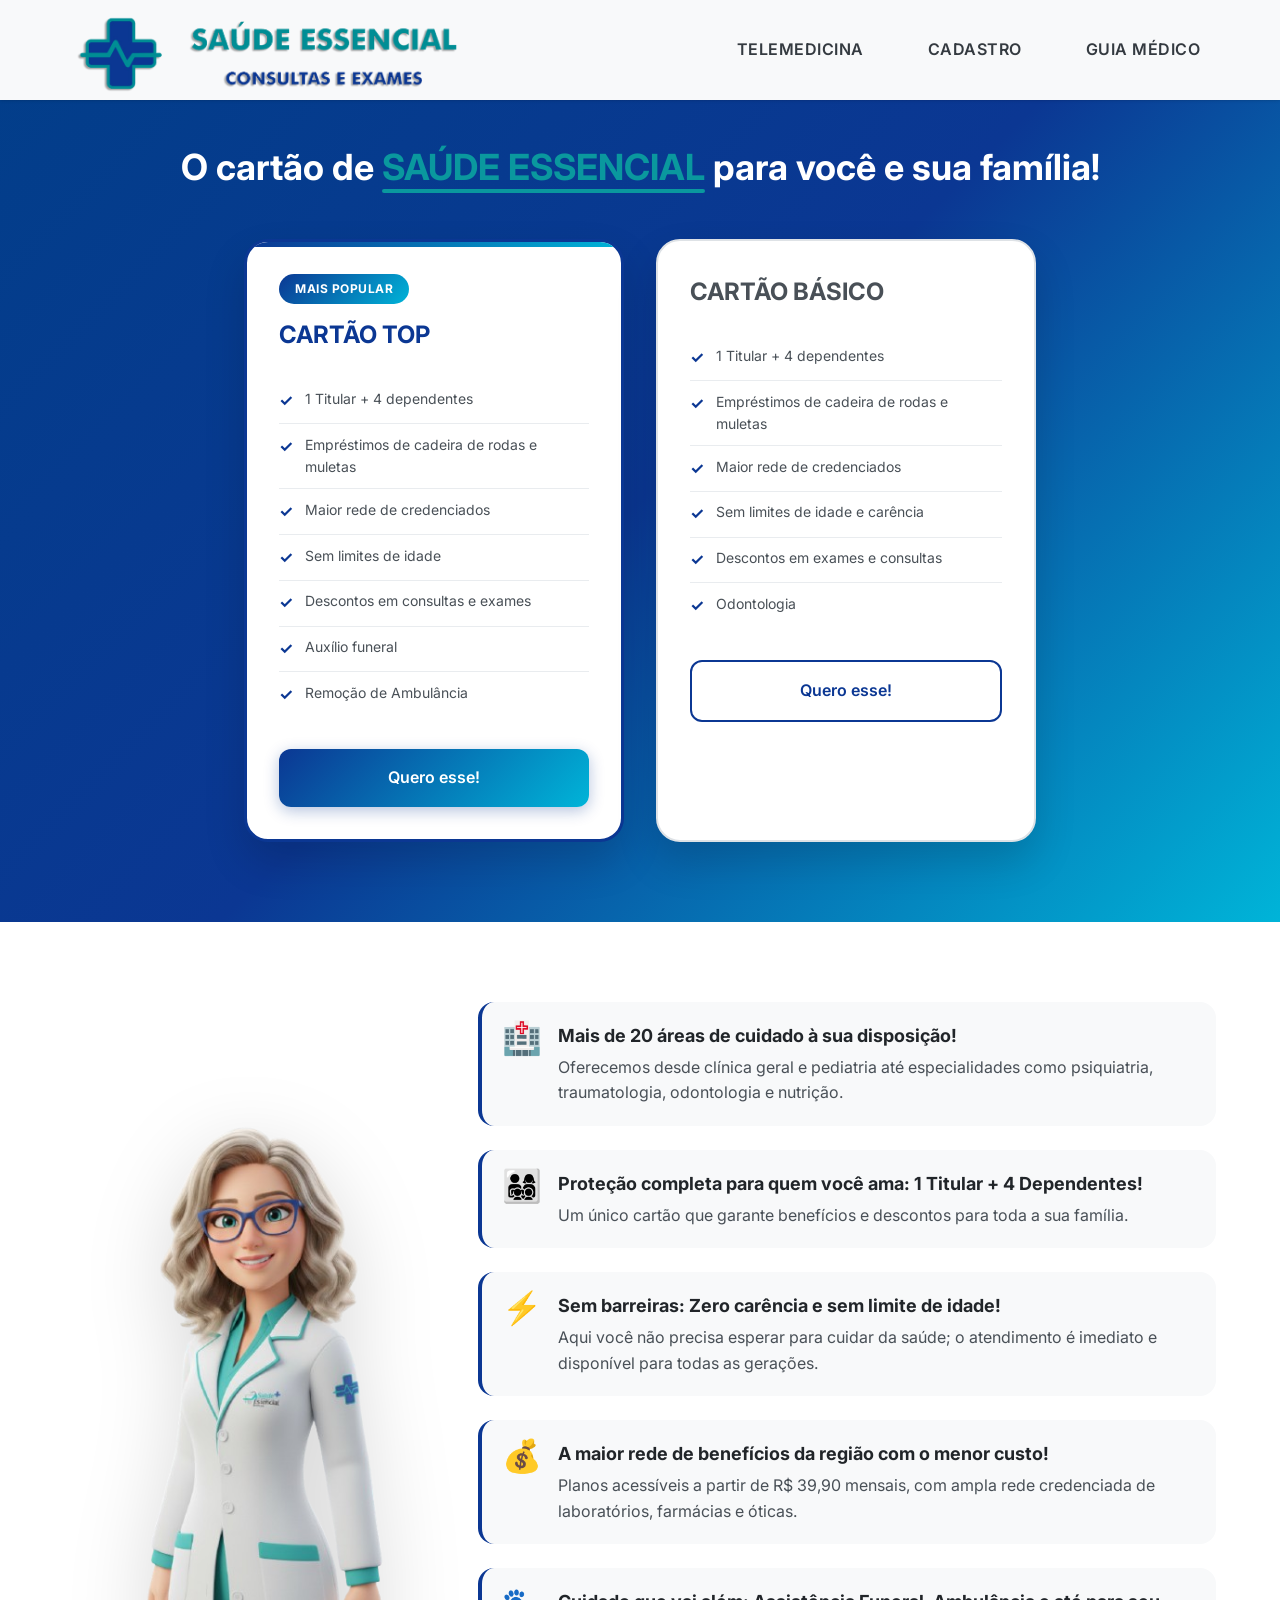
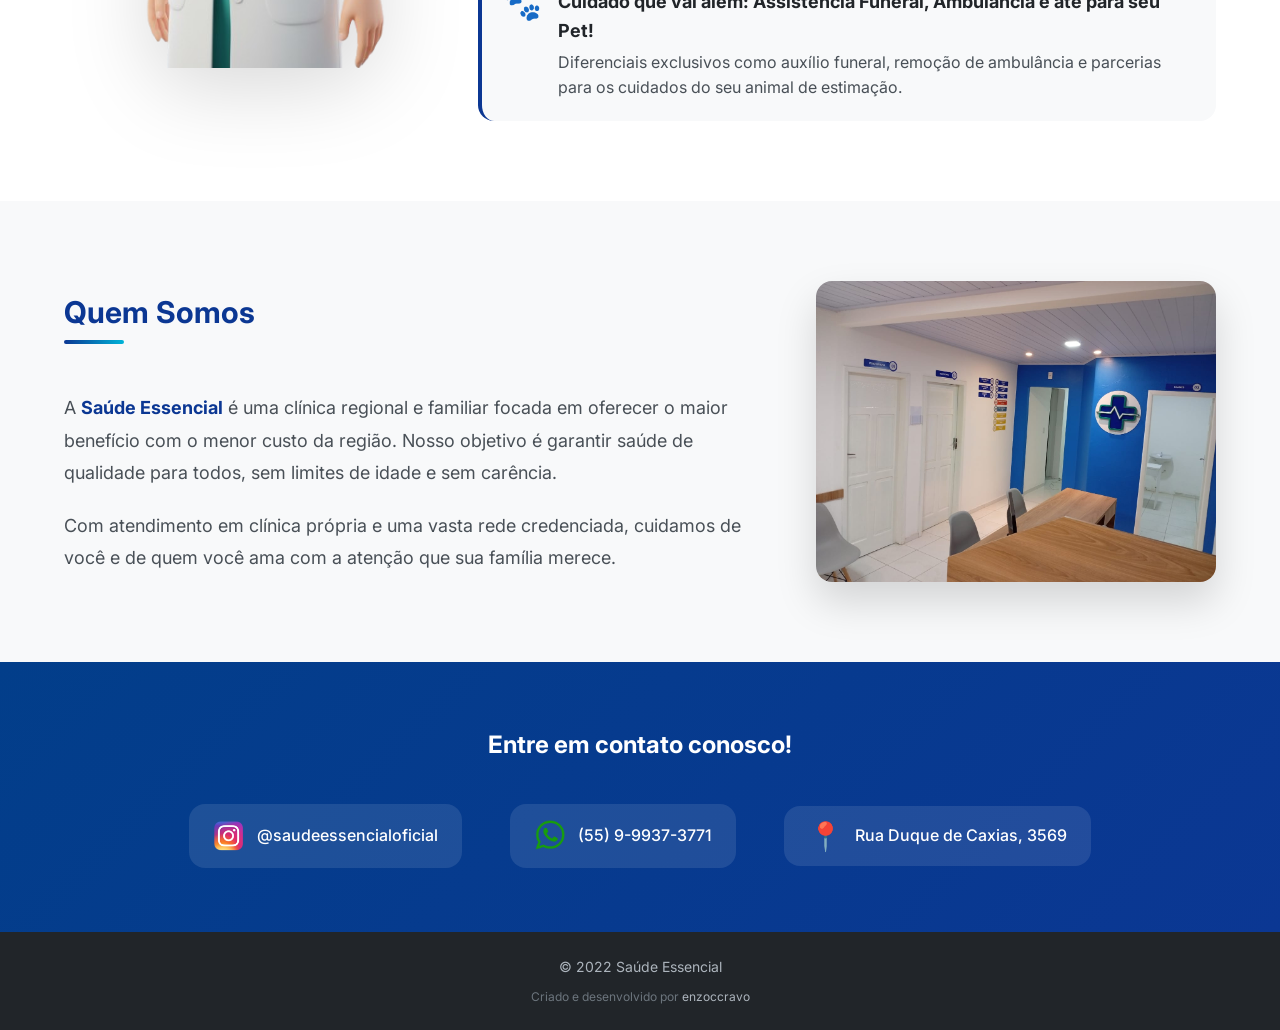
==== index.html @ 15bc2dd1 "rodape, pag inicial finalizada" ====
<!DOCTYPE html>
<html lang="pt-BR">

<head>
    <meta charset="UTF-8">
    <meta name="viewport" content="width=device-width, initial-scale=1.0">
    <title>SAÚDE ESSENCIAL</title>
    <link rel="stylesheet" href="styles.css">
    <link rel="preconnect" href="https://fonts.googleapis.com">
    <link rel="preconnect" href="https://fonts.gstatic.com" crossorigin>
    <link href="https://fonts.googleapis.com/css2?family=Inter:wght@300;400;500;600;700&display=swap" rel="stylesheet">
</head>

<body>
    <!-- Header -->
    <header class="header">
        <div class="header-container">
            <a href="index.html" class="logo">
                <img src="assets/logo.png" alt="Logo da Clínica">
            </a>
            <nav class="navbar">
                <ul class="nav-list">
                    <li class="nav-item"><a href="https://saude-essencial.videoconsultas.app/paciente/autogestion"
                            class="nav-link" target="_blank">TELEMEDICINA</a></li>
                    <li class="nav-item"><a href="#cadastro" class="nav-link">CADASTRO</a></li>
                    <li class="nav-item"><a href="/assets/panfleto.pdf" class="nav-link" target="_blank">GUIA MÉDICO</a>
                    </li>
                </ul>
            </nav>
            <button class="mobile-menu-btn" aria-label="Menu">
                <span class="hamburger"></span>
            </button>
        </div>
    </header>

    <!-- Main Content -->
    <main class="main-content">

        <!-- Hero Section -->
        <section class="hero">
            <div class="hero-container">
                <h1 class="hero-title">
                    O cartão de <span class="highlight">SAÚDE ESSENCIAL</span> para você e sua família!
                </h1>

                <div class="cards-container">
                    <!-- Cartão TOP -->
                    <div class="plan-card card-top">
                        <div class="card-header">
                            <span class="card-badge">Mais Popular</span>
                            <h2 class="card-title">CARTÃO TOP</h2>
                        </div>
                        <ul class="card-benefits">
                            <li class="benefit-item">
                                <span class="benefit-icon">✓</span>
                                1 Titular + 4 dependentes
                            </li>
                            <li class="benefit-item">
                                <span class="benefit-icon">✓</span>
                                Empréstimos de cadeira de rodas e muletas
                            </li>
                            <li class="benefit-item">
                                <span class="benefit-icon">✓</span>
                                Maior rede de credenciados
                            </li>
                            <li class="benefit-item">
                                <span class="benefit-icon">✓</span>
                                Sem limites de idade
                            </li>
                            <li class="benefit-item">
                                <span class="benefit-icon">✓</span>
                                Descontos em consultas e exames
                            </li>
                            <li class="benefit-item">
                                <span class="benefit-icon">✓</span>
                                Auxílio funeral
                            </li>
                            <li class="benefit-item">
                                <span class="benefit-icon">✓</span>
                                Remoção de Ambulância
                            </li>
                        </ul>
                        <a href="#cadastro" class="card-btn">Quero esse!</a>
                    </div>

                    <!-- Cartão BÁSICO -->
                    <div class="plan-card card-basic">
                        <div class="card-header">
                            <h2 class="card-title">CARTÃO BÁSICO</h2>
                        </div>
                        <ul class="card-benefits">
                            <li class="benefit-item">
                                <span class="benefit-icon">✓</span>
                                1 Titular + 4 dependentes
                            </li>
                            <li class="benefit-item">
                                <span class="benefit-icon">✓</span>
                                Empréstimos de cadeira de rodas e muletas
                            </li>
                            <li class="benefit-item">
                                <span class="benefit-icon">✓</span>
                                Maior rede de credenciados
                            </li>
                            <li class="benefit-item">
                                <span class="benefit-icon">✓</span>
                                Sem limites de idade e carência
                            </li>
                            <li class="benefit-item">
                                <span class="benefit-icon">✓</span>
                                Descontos em exames e consultas
                            </li>
                            <li class="benefit-item">
                                <span class="benefit-icon">✓</span>
                                Odontologia
                            </li>
                        </ul>
                        <a href="#cadastro" class="card-btn btn-outline">Quero esse!</a>
                    </div>
                </div>
            </div>
        </section>

        <!-- Seção Benefícios -->
        <section class="benefits-section">
            <div class="benefits-container">
                <div class="benefits-image">
                    <img src="assets/personagem.png" alt="Personagem Saúde Essencial">
                </div>
                <div class="benefits-content">
                    <div class="benefit-block">
                        <div class="benefit-block-icon">🏥</div>
                        <div class="benefit-block-text">
                            <strong>Mais de 20 áreas de cuidado à sua disposição!</strong>
                            Oferecemos desde clínica geral e pediatria até especialidades como psiquiatria,
                            traumatologia, odontologia e nutrição.
                        </div>
                    </div>

                    <div class="benefit-block">
                        <div class="benefit-block-icon">👨‍👩‍👧‍👦</div>
                        <div class="benefit-block-text">
                            <strong>Proteção completa para quem você ama: 1 Titular + 4 Dependentes!</strong>
                            Um único cartão que garante benefícios e descontos para toda a sua família.
                        </div>
                    </div>

                    <div class="benefit-block">
                        <div class="benefit-block-icon">⚡</div>
                        <div class="benefit-block-text">
                            <strong>Sem barreiras: Zero carência e sem limite de idade!</strong>
                            Aqui você não precisa esperar para cuidar da saúde; o atendimento é imediato e disponível
                            para todas as gerações.
                        </div>
                    </div>

                    <div class="benefit-block">
                        <div class="benefit-block-icon">💰</div>
                        <div class="benefit-block-text">
                            <strong>A maior rede de benefícios da região com o menor custo!</strong>
                            Planos acessíveis a partir de R$ 39,90 mensais, com ampla rede credenciada de laboratórios,
                            farmácias e óticas.
                        </div>
                    </div>

                    <div class="benefit-block">
                        <div class="benefit-block-icon">🐾</div>
                        <div class="benefit-block-text">
                            <strong>Cuidado que vai além: Assistência Funeral, Ambulância e até para seu Pet!</strong>
                            Diferenciais exclusivos como auxílio funeral, remoção de ambulância e parcerias para os
                            cuidados do seu animal de estimação.
                        </div>
                    </div>
                </div>
            </div>
        </section>

        <!-- Seção Quem Somos -->
        <section class="about-section">
            <div class="about-container">
                <div class="about-text">
                    <h2 class="about-title">Quem Somos</h2>
                    <div class="about-content">
                        <p>A <strong>Saúde Essencial</strong> é uma clínica regional e familiar focada em oferecer o
                            maior benefício com o menor custo da região. Nosso objetivo é garantir saúde de qualidade
                            para todos, sem limites de idade e sem carência.</p>
                        <p>Com atendimento em clínica própria e uma vasta rede credenciada, cuidamos de você e de quem
                            você ama com a atenção que sua família merece.</p>
                    </div>
                </div>
                <div class="about-image">
                    <img src="assets/interior.jpeg" alt="Interior da clínica Saúde Essencial">
                </div>
            </div>
        </section>

        <!-- Seção Contatos -->
        <section class="contact-section">
            <div class="contact-container">
                <h2 class="contact-title">Entre em contato conosco!</h2>
                <div class="contact-items">
                    <a href="https://instagram.com/saudeessencialoficial" target="_blank" class="contact-item">
                        <img src="assets/instagram.png" alt="Instagram" class="contact-icon">
                        <span class="contact-text">@saudeessencialoficial</span>
                    </a>
                    <a href="https://web.whatsapp.com/send?phone=5555999373771&text=Ol%C3%A1%2C+gostaria+de+mais+informa%C3%A7%C3%B5es."
                        target="_blank" class="contact-item">
                        <img src="assets/whatsapp.png" alt="WhatsApp" class="contact-icon">
                        <span class="contact-text">(55) 9-9937-3771</span>
                    </a>
                    <div class="contact-item">
                        <span class="contact-icon-emoji">📍</span>
                        <span class="contact-text">Rua Duque de Caxias, 3569</span>
                    </div>
                </div>
            </div>
        </section>

    </main>

    <!-- Footer -->
    <footer class="footer">
        <div class="footer-container">
            <p class="footer-copyright">© 2022 Saúde Essencial</p>
            <p class="footer-credits">Criado e desenvolvido por <a href="https://github.com/enzoccravo"
                    target="_blank">enzoccravo</a></p>
        </div>
    </footer>

    <script src="script.js"></script>
</body>

</html>
---- styles.css ----
/* ============================================
   CSS PRINCIPAL - CLÍNICA
   ============================================ */

/* ---------- Reset e Base ---------- */
*,
*::before,
*::after {
    margin: 0;
    padding: 0;
    box-sizing: border-box;
}

:root {
    /* Cores principais */
    --color-primary: #0b3793;
    --color-primary-light: #00B4D8;
    --color-primary-dark: #023E8A;
    --color-secondary: #48CAE4;
    --color-accent: #0a989e;

    /* Neutros */
    --color-white: #FFFFFF;
    --color-light: #F8F9FA;
    --color-gray-100: #E9ECEF;
    --color-gray-200: #DEE2E6;
    --color-gray-300: #CED4DA;
    --color-gray-400: #ADB5BD;
    --color-gray-500: #6C757D;
    --color-gray-600: #495057;
    --color-gray-700: #343A40;
    --color-dark: #212529;

    /* Tipografia */
    --font-family: 'Inter', -apple-system, BlinkMacSystemFont, 'Segoe UI', Roboto, sans-serif;
    --font-size-xs: 0.75rem;
    --font-size-sm: 0.875rem;
    --font-size-base: 1rem;
    --font-size-lg: 1.125rem;
    --font-size-xl: 1.25rem;
    --font-size-2xl: 1.5rem;
    --font-size-3xl: 1.875rem;
    --font-size-4xl: 2.25rem;
    --font-size-5xl: 3rem;
}

html {
    font-size: 16px;
    scroll-behavior: smooth;
}

body {
    font-family: var(--font-family);
    font-size: var(--font-size-base);
    line-height: 1.6;
    color: var(--color-light);
    background-color: var(--color-white);
    min-height: 100vh;
}

a {
    text-decoration: none;
    color: inherit;
    transition: color 250ms ease;
}

ul,
ol {
    list-style: none;
}

img {
    max-width: 100%;
    height: auto;
    display: block;
}

button {
    font-family: inherit;
    cursor: pointer;
    border: none;
    background: none;
}

/* ---------- Container ---------- */
.container {
    width: 100%;
    max-width: 1200px;
    margin: 0 auto;
    padding: 0 1.5rem;
}

/* ============================================
   HEADER
   ============================================ */
.header {
    position: fixed;
    top: 0;
    left: 0;
    right: 0;
    height: 100px;
    background: var(--color-light);
    box-shadow: 0 1px 3px 0 rgba(0, 0, 0, 0.1), 0 1px 2px -1px rgba(0, 0, 0, 0.1);
    z-index: 1000;
}

.header-container {
    max-width: 1200px;
    margin: 0 auto;
    padding: 0 1.5rem;
    height: 100%;
    display: flex;
    align-items: center;
    justify-content: space-between;
}

/* Logo */
.logo {
    display: flex;
    align-items: center;
    height: 100%;

}

.logo img {
    height: 100px;
    width: auto;
    object-fit: contain;
}

/* Navbar */
.navbar {
    display: flex;
    align-items: center;
}

.nav-list {
    display: flex;
    align-items: center;
    gap: 2rem;
}

.nav-item {
    position: relative;
}

.nav-link {
    font-size: var(--font-size-base);
    font-weight: 600;
    color: var(--color-gray-700);
    letter-spacing: 0.5px;
    padding: 0.5rem 1rem;
    border-radius: 0.5rem;
    transition: all 250ms ease;
}

.nav-link:hover {
    color: var(--color-primary);
    background-color: var(--color-light);
}

.nav-link::after {
    content: '';
    position: absolute;
    bottom: -4px;
    left: 50%;
    transform: translateX(-50%) scaleX(0);
    width: 80%;
    height: 2px;
    background: linear-gradient(90deg, var(--color-primary), var(--color-primary-light));
    border-radius: 9999px;
    transition: transform 250ms ease;
}

.nav-link:hover::after {
    transform: translateX(-50%) scaleX(1);
}

/* Mobile Menu Button */
.mobile-menu-btn {
    display: none;
    flex-direction: column;
    justify-content: center;
    align-items: center;
    width: 40px;
    height: 40px;
    padding: 0.5rem;
    border-radius: 0.5rem;
    transition: background-color 250ms ease;
}

.mobile-menu-btn:hover {
    background-color: var(--color-light);
}

.hamburger,
.hamburger::before,
.hamburger::after {
    display: block;
    width: 24px;
    height: 2px;
    background-color: var(--color-gray-700);
    border-radius: 9999px;
    transition: all 250ms ease;
}

.hamburger {
    position: relative;
}

.hamburger::before,
.hamburger::after {
    content: '';
    position: absolute;
    left: 0;
}

.hamburger::before {
    top: -7px;
}

.hamburger::after {
    top: 7px;
}

/* Mobile Menu Active State */
.mobile-menu-btn.active .hamburger {
    background-color: transparent;
}

.mobile-menu-btn.active .hamburger::before {
    top: 0;
    transform: rotate(45deg);
}

.mobile-menu-btn.active .hamburger::after {
    top: 0;
    transform: rotate(-45deg);
}

/* ============================================
   MAIN CONTENT
   ============================================ */
.main-content {
    margin-top: 80px;
    min-height: calc(100vh - 80px);
}

/* Seções padrão */
.section {
    padding: 4rem 0;
}

.section-header {
    text-align: center;
    margin-bottom: 3rem;
}

.section-title {
    font-size: var(--font-size-3xl);
    font-weight: 700;
    color: var(--color-dark);
    margin-bottom: 1rem;
}

.section-subtitle {
    font-size: var(--font-size-lg);
    color: var(--color-gray-500);
    max-width: 600px;
    margin: 0 auto;
}

/* ============================================
   HERO SECTION
   ============================================ */
.hero {
    background: linear-gradient(135deg, var(--color-primary-dark) 0%, var(--color-primary) 50%, var(--color-primary-light) 100%);
    padding: 4rem 0 5rem;
    min-height: calc(100vh - 100px);
    display: flex;
    align-items: center;
}

.hero-container {
    max-width: 1200px;
    margin: 0 auto;
    padding: 0 1.5rem;
    text-align: center;
}

.hero-title {
    font-size: var(--font-size-4xl);
    font-weight: 700;
    color: var(--color-white);
    margin-bottom: 3rem;
    line-height: 1.3;
}

.hero-title .highlight {
    color: var(--color-accent);
    position: relative;
}

.hero-title .highlight::after {
    content: '';
    position: absolute;
    bottom: -4px;
    left: 0;
    right: 0;
    height: 4px;
    background: var(--color-accent);
    border-radius: 2px;
}

/* Cards Container */
.cards-container {
    display: flex;
    justify-content: center;
    gap: 2rem;
    flex-wrap: wrap;
}

/* Plan Cards */
.plan-card {
    background: var(--color-white);
    border-radius: 1.5rem;
    padding: 2rem;
    width: 100%;
    max-width: 380px;
    text-align: left;
    box-shadow: 0 20px 40px rgba(0, 0, 0, 0.15);
    transition: transform 300ms ease, box-shadow 300ms ease;
    position: relative;
    overflow: hidden;
}

.plan-card:hover {
    transform: translateY(-8px);
    box-shadow: 0 30px 60px rgba(0, 0, 0, 0.2);
}

.card-header {
    margin-bottom: 1.5rem;
    position: relative;
}

.card-badge {
    display: inline-block;
    background: linear-gradient(135deg, var(--color-primary) 0%, var(--color-primary-light) 100%);
    color: var(--color-white);
    font-size: var(--font-size-xs);
    font-weight: 700;
    padding: 0.35rem 1rem;
    border-radius: 9999px;
    text-transform: uppercase;
    letter-spacing: 0.5px;
    margin-bottom: 0.75rem;
}

.card-title {
    font-size: var(--font-size-2xl);
    font-weight: 700;
    color: var(--color-dark);
}

/* Card TOP - Destaque */
.card-top {
    border: 3px solid var(--color-primary);
}

.card-top::before {
    content: '';
    position: absolute;
    top: 0;
    left: 0;
    right: 0;
    height: 5px;
    background: linear-gradient(90deg, var(--color-primary), var(--color-primary-light));
}

.card-top .card-title {
    color: var(--color-primary);
}

/* Card BÁSICO */
.card-basic {
    border: 2px solid var(--color-gray-200);
}

.card-basic .card-title {
    color: var(--color-gray-600);
}

/* Benefits List */
.card-benefits {
    margin-bottom: 2rem;
}

.benefit-item {
    display: flex;
    align-items: flex-start;
    gap: 0.75rem;
    padding: 0.6rem 0;
    color: var(--color-gray-600);
    font-size: var(--font-size-sm);
    border-bottom: 1px solid var(--color-gray-100);
}

.benefit-item:last-child {
    border-bottom: none;
}

.benefit-icon {
    color: var(--color-primary);
    font-weight: 700;
    font-size: var(--font-size-base);
    flex-shrink: 0;
}

/* Card Button */
.card-btn {
    display: block;
    width: 100%;
    padding: 1rem 2rem;
    background: linear-gradient(135deg, var(--color-primary) 0%, var(--color-primary-light) 100%);
    color: var(--color-white);
    font-size: var(--font-size-base);
    font-weight: 600;
    text-align: center;
    border-radius: 0.75rem;
    transition: all 250ms ease;
    box-shadow: 0 4px 15px rgba(11, 55, 147, 0.3);
}

.card-btn:hover {
    transform: translateY(-2px);
    box-shadow: 0 6px 20px rgba(11, 55, 147, 0.4);
}

.card-btn.btn-outline {
    background: transparent;
    border: 2px solid var(--color-primary);
    color: var(--color-primary);
    box-shadow: none;
}

.card-btn.btn-outline:hover {
    background: var(--color-primary);
    color: var(--color-white);
    box-shadow: 0 4px 15px rgba(11, 55, 147, 0.3);
}

/* ============================================
   BENEFITS SECTION
   ============================================ */
.benefits-section {
    background: var(--color-white);
    padding: 5rem 0;
}

.benefits-container {
    max-width: 1200px;
    margin: 0 auto;
    padding: 0 1.5rem;
    display: flex;
    align-items: center;
    gap: 4rem;
}

.benefits-image {
    flex: 0 0 350px;
}

.benefits-image img {
    width: 100%;
    height: auto;
    filter: drop-shadow(0 20px 40px rgba(0, 0, 0, 0.15));
}

.benefits-content {
    flex: 1;
    display: flex;
    flex-direction: column;
    gap: 1.5rem;
}

.benefit-block {
    display: flex;
    align-items: flex-start;
    gap: 1rem;
    padding: 1.25rem;
    background: var(--color-light);
    border-radius: 1rem;
    border-left: 4px solid var(--color-primary);
    transition: transform 250ms ease, box-shadow 250ms ease;
}

.benefit-block:hover {
    transform: translateX(8px);
    box-shadow: 0 4px 20px rgba(0, 0, 0, 0.08);
}

.benefit-block-icon {
    font-size: 2rem;
    flex-shrink: 0;
    line-height: 1;
}

.benefit-block-text {
    color: var(--color-gray-600);
    font-size: var(--font-size-base);
    line-height: 1.6;
}

.benefit-block-text strong {
    display: block;
    color: var(--color-dark);
    font-size: var(--font-size-lg);
    margin-bottom: 0.25rem;
}

/* ============================================
   ABOUT SECTION (QUEM SOMOS)
   ============================================ */
.about-section {
    background: var(--color-light);
    padding: 5rem 0;
}

.about-container {
    max-width: 1200px;
    margin: 0 auto;
    padding: 0 1.5rem;
    display: flex;
    align-items: center;
    gap: 4rem;
}

.about-text {
    flex: 1;
}

.about-title {
    font-size: var(--font-size-3xl);
    font-weight: 700;
    color: var(--color-primary);
    margin-bottom: 2rem;
    position: relative;
    display: inline-block;
}

.about-title::after {
    content: '';
    position: absolute;
    bottom: -8px;
    left: 0;
    width: 60px;
    height: 4px;
    background: linear-gradient(90deg, var(--color-primary), var(--color-primary-light));
    border-radius: 2px;
}

.about-content {
    margin-top: 1.5rem;
}

.about-content p {
    font-size: var(--font-size-lg);
    color: var(--color-gray-600);
    line-height: 1.8;
    margin-bottom: 1.25rem;
}

.about-content p:last-child {
    margin-bottom: 0;
}

.about-content strong {
    color: var(--color-primary);
}

.about-image {
    flex: 0 0 400px;
}

.about-image img {
    width: 100%;
    height: auto;
    border-radius: 1rem;
    box-shadow: 0 20px 40px rgba(0, 0, 0, 0.15);
}

/* ============================================
   CONTACT SECTION
   ============================================ */
.contact-section {
    background: linear-gradient(135deg, var(--color-primary-dark) 0%, var(--color-primary) 100%);
    padding: 4rem 0;
}

.contact-container {
    max-width: 1200px;
    margin: 0 auto;
    padding: 0 1.5rem;
    text-align: center;
}

.contact-title {
    font-size: var(--font-size-2xl);
    font-weight: 700;
    color: var(--color-white);
    margin-bottom: 2.5rem;
}

.contact-items {
    display: flex;
    justify-content: center;
    align-items: center;
    gap: 3rem;
    flex-wrap: wrap;
}

.contact-item {
    display: flex;
    align-items: center;
    gap: 0.75rem;
    padding: 1rem 1.5rem;
    background: rgba(255, 255, 255, 0.1);
    border-radius: 1rem;
    transition: all 250ms ease;
    text-decoration: none;
}

.contact-item:hover {
    background: rgba(255, 255, 255, 0.2);
    transform: translateY(-4px);
}

.contact-icon {
    width: 32px;
    height: 32px;
    object-fit: contain;
}

.contact-icon-emoji {
    font-size: 1.75rem;
    line-height: 1;
}

.contact-text {
    color: var(--color-white);
    font-size: var(--font-size-base);
    font-weight: 500;
}

/* ============================================
   FOOTER
   ============================================ */
.footer {
    background-color: var(--color-dark);
    color: var(--color-gray-400);
    padding: 1.5rem 0;
}

.footer-container {
    max-width: 1200px;
    margin: 0 auto;
    padding: 0 1.5rem;
    text-align: center;
}

.footer-copyright {
    font-size: var(--font-size-sm);
    margin-bottom: 0.5rem;
}

.footer-credits {
    font-size: var(--font-size-xs);
    color: var(--color-gray-500);
}

.footer-credits a {
    color: var(--color-gray-400);
    transition: color 250ms ease;
}

.footer-credits a:hover {
    color: var(--color-white);
}

/* ============================================
   RESPONSIVIDADE
   ============================================ */
@media (max-width: 768px) {
    .header {
        height: 70px;
    }

    .main-content {
        margin-top: 70px;
        min-height: calc(100vh - 70px);
    }

    .mobile-menu-btn {
        display: flex;
    }

    .navbar {
        position: fixed;
        top: 70px;
        left: 0;
        right: 0;
        bottom: 0;
        background-color: var(--color-white);
        padding: 2rem;
        transform: translateX(100%);
        transition: transform 350ms ease;
        box-shadow: 0 10px 15px -3px rgba(0, 0, 0, 0.1), 0 4px 6px -4px rgba(0, 0, 0, 0.1);
    }

    .navbar.active {
        transform: translateX(0);
    }

    .nav-list {
        flex-direction: column;
        align-items: flex-start;
        gap: 1rem;
    }

    .nav-link {
        font-size: var(--font-size-lg);
        padding: 1rem;
        width: 100%;
    }

    .nav-link::after {
        display: none;
    }

    /* Hero responsivo */
    .hero {
        padding: 3rem 0 4rem;
        min-height: auto;
    }

    .hero-title {
        font-size: var(--font-size-2xl);
        margin-bottom: 2rem;
    }

    .cards-container {
        gap: 1.5rem;
    }

    .plan-card {
        padding: 1.5rem;
    }

    /* Benefits responsivo */
    .benefits-container {
        flex-direction: column;
        gap: 2rem;
        text-align: center;
    }

    .benefits-image {
        display: none;
    }

    .benefit-block {
        text-align: left;
    }

    /* About responsivo */
    .about-container {
        flex-direction: column;
        gap: 2rem;
        text-align: center;
    }

    .about-image {
        display: none;
    }

    .about-title::after {
        left: 50%;
        transform: translateX(-50%);
    }

    /* Contact responsivo */
    .contact-items {
        flex-direction: column;
        gap: 1rem;
    }

    .contact-item {
        width: 100%;
        max-width: 320px;
        justify-content: center;
    }
}

@media (max-width: 480px) {
    .section {
        padding: 2.5rem 0;
    }

    .section-header {
        margin-bottom: 2rem;
    }

    .section-title {
        font-size: var(--font-size-2xl);
    }

    .container {
        padding: 0 1rem;
    }
}
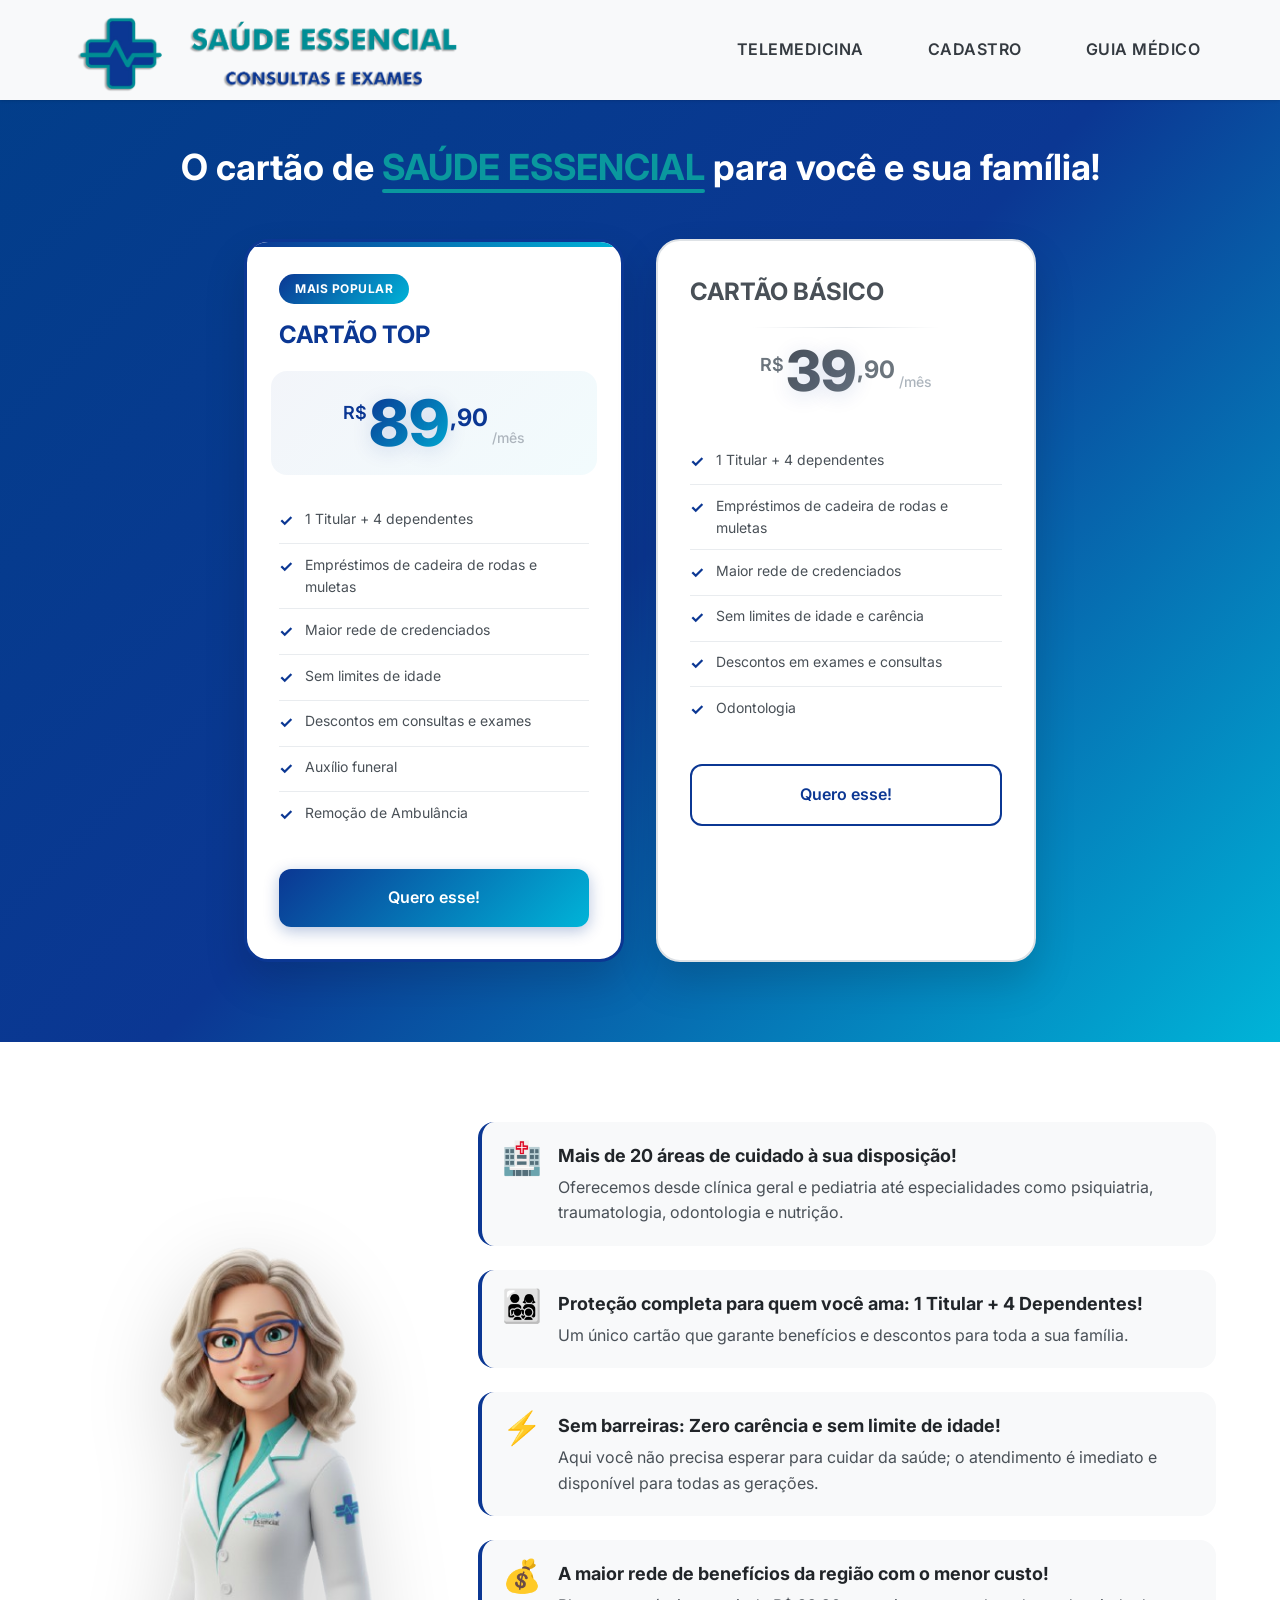
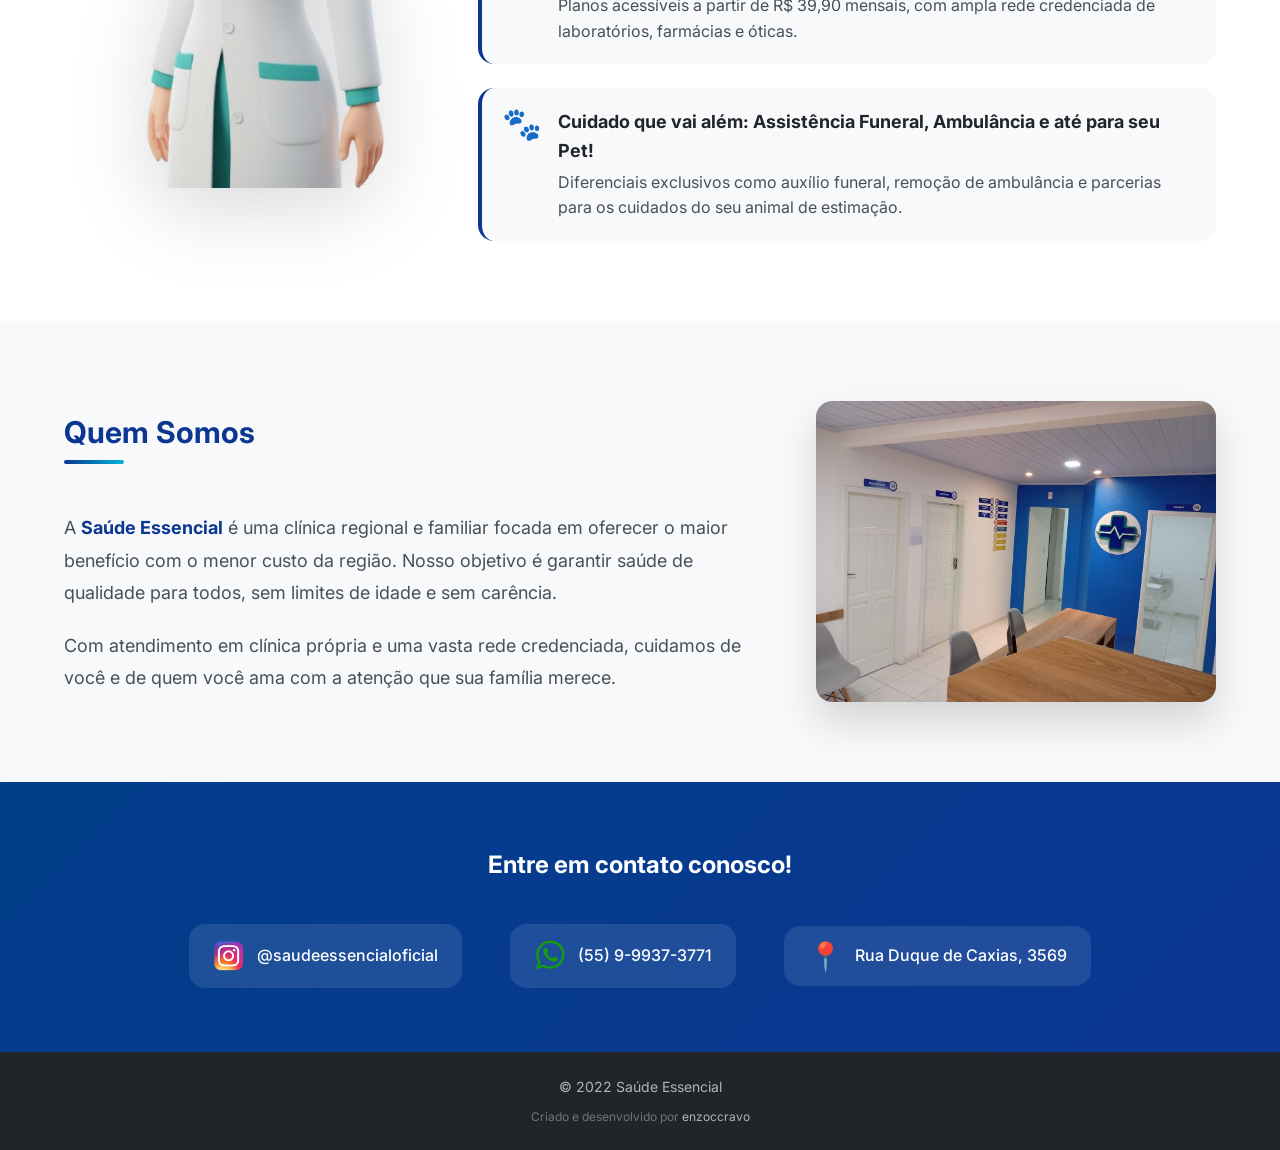
==== commit 703f669b: "preços" ====
--- a/index.html
+++ b/index.html
@@ -22,7 +22,7 @@
                 <ul class="nav-list">
                     <li class="nav-item"><a href="https://saude-essencial.videoconsultas.app/paciente/autogestion"
                             class="nav-link" target="_blank">TELEMEDICINA</a></li>
-                    <li class="nav-item"><a href="#cadastro" class="nav-link">CADASTRO</a></li>
+                    <li class="nav-item"><a href="cadastro.html" class="nav-link">CADASTRO</a></li>
                     <li class="nav-item"><a href="/assets/panfleto.pdf" class="nav-link" target="_blank">GUIA MÉDICO</a>
                     </li>
                 </ul>
@@ -49,6 +49,12 @@
                         <div class="card-header">
                             <span class="card-badge">Mais Popular</span>
                             <h2 class="card-title">CARTÃO TOP</h2>
+                            <div class="card-price">
+                                <span class="price-currency">R$</span>
+                                <span class="price-value">89</span>
+                                <span class="price-cents">,90</span>
+                                <span class="price-period">/mês</span>
+                            </div>
                         </div>
                         <ul class="card-benefits">
                             <li class="benefit-item">
@@ -80,13 +86,19 @@
                                 Remoção de Ambulância
                             </li>
                         </ul>
-                        <a href="#cadastro" class="card-btn">Quero esse!</a>
+                        <a href="cadastro.html?plano=top" class="card-btn">Quero esse!</a>
                     </div>
 
                     <!-- Cartão BÁSICO -->
                     <div class="plan-card card-basic">
                         <div class="card-header">
                             <h2 class="card-title">CARTÃO BÁSICO</h2>
+                            <div class="card-price">
+                                <span class="price-currency">R$</span>
+                                <span class="price-value">39</span>
+                                <span class="price-cents">,90</span>
+                                <span class="price-period">/mês</span>
+                            </div>
                         </div>
                         <ul class="card-benefits">
                             <li class="benefit-item">
@@ -114,7 +126,7 @@
                                 Odontologia
                             </li>
                         </ul>
-                        <a href="#cadastro" class="card-btn btn-outline">Quero esse!</a>
+                        <a href="cadastro.html?plano=basico" class="card-btn btn-outline">Quero esse!</a>
                     </div>
                 </div>
             </div>
@@ -202,8 +214,8 @@
                         <img src="assets/instagram.png" alt="Instagram" class="contact-icon">
                         <span class="contact-text">@saudeessencialoficial</span>
                     </a>
-                    <a href="https://web.whatsapp.com/send?phone=5555999373771&text=Ol%C3%A1%2C+gostaria+de+mais+informa%C3%A7%C3%B5es."
-                        target="_blank" class="contact-item">
+                    <a href="https://wa.me/5555999373771?text=Olá%2C+gostaria+de+mais+informações." target="_blank"
+                        class="contact-item">
                         <img src="assets/whatsapp.png" alt="WhatsApp" class="contact-icon">
                         <span class="contact-text">(55) 9-9937-3771</span>
                     </a>
@@ -221,7 +233,7 @@
     <footer class="footer">
         <div class="footer-container">
             <p class="footer-copyright">© 2022 Saúde Essencial</p>
-            <p class="footer-credits">Criado e desenvolvido por <a href="https://github.com/enzoccravo"
+            <p class="footer-credits">Criado e desenvolvido por <a href="https://linktr.ee/enzoccravo"
                     target="_blank">enzoccravo</a></p>
         </div>
     </footer>
--- a/styles.css
+++ b/styles.css
@@ -391,6 +391,132 @@
     color: var(--color-gray-600);
 }
 
+/* ============ Card Price Styling ============ */
+.card-price {
+    display: flex;
+    align-items: baseline;
+    justify-content: center;
+    margin-top: 1rem;
+    padding: 1rem 0;
+    position: relative;
+}
+
+.card-price::before {
+    content: '';
+    position: absolute;
+    top: 0;
+    left: 50%;
+    transform: translateX(-50%);
+    width: 60%;
+    height: 1px;
+    background: linear-gradient(90deg, transparent, var(--color-gray-200), transparent);
+}
+
+.price-currency {
+    font-size: var(--font-size-lg);
+    font-weight: 600;
+    color: var(--color-gray-500);
+    margin-right: 0.15rem;
+    align-self: flex-start;
+    margin-top: 0.5rem;
+}
+
+.price-value {
+    font-size: 3.5rem;
+    font-weight: 800;
+    line-height: 1;
+    background: linear-gradient(135deg, var(--color-primary) 0%, var(--color-primary-light) 100%);
+    -webkit-background-clip: text;
+    -webkit-text-fill-color: transparent;
+    background-clip: text;
+    text-shadow: 0 4px 20px rgba(11, 55, 147, 0.15);
+}
+
+.price-cents {
+    font-size: 1.5rem;
+    font-weight: 700;
+    color: var(--color-primary);
+    margin-left: 0.1rem;
+    align-self: flex-start;
+    margin-top: 0.5rem;
+}
+
+.price-period {
+    font-size: var(--font-size-sm);
+    font-weight: 500;
+    color: var(--color-gray-400);
+    margin-left: 0.25rem;
+    align-self: flex-end;
+    margin-bottom: 0.35rem;
+}
+
+/* Card TOP - Price Highlight */
+.card-top .card-price {
+    background: linear-gradient(135deg, rgba(11, 55, 147, 0.05) 0%, rgba(0, 180, 216, 0.05) 100%);
+    border-radius: 1rem;
+    margin: 1rem -0.5rem 0;
+    padding: 1.25rem 0.5rem;
+}
+
+.card-top .card-price::before {
+    display: none;
+}
+
+.card-top .price-value {
+    font-size: 4rem;
+    animation: pricePulse 3s ease-in-out infinite;
+}
+
+.card-top .price-currency,
+.card-top .price-cents {
+    color: var(--color-primary);
+}
+
+/* Card BÁSICO - Price Style */
+.card-basic .price-value {
+    background: linear-gradient(135deg, var(--color-gray-600) 0%, var(--color-gray-500) 100%);
+    -webkit-background-clip: text;
+    -webkit-text-fill-color: transparent;
+    background-clip: text;
+}
+
+.card-basic .price-currency,
+.card-basic .price-cents {
+    color: var(--color-gray-500);
+}
+
+/* Price Pulse Animation */
+@keyframes pricePulse {
+
+    0%,
+    100% {
+        transform: scale(1);
+    }
+
+    50% {
+        transform: scale(1.02);
+    }
+}
+
+/* Hover Effects on Price */
+.plan-card:hover .price-value {
+    animation: priceGlow 0.6s ease-out;
+}
+
+@keyframes priceGlow {
+    0% {
+        filter: brightness(1);
+    }
+
+    50% {
+        filter: brightness(1.2);
+    }
+
+    100% {
+        filter: brightness(1);
+    }
+}
+
 /* Benefits List */
 .card-benefits {
     margin-bottom: 2rem;
@@ -686,6 +812,489 @@
 
 .footer-credits a:hover {
     color: var(--color-white);
+}
+
+/* ============================================
+   FORM SECTION (CADASTRO)
+   ============================================ */
+.form-section {
+    background: linear-gradient(135deg, var(--color-primary-dark) 0%, var(--color-primary) 100%);
+    min-height: calc(100vh - 100px);
+    padding: 4rem 0;
+    display: flex;
+    align-items: center;
+}
+
+/* ============================================
+   THANK YOU SECTION (OBRIGADO)
+   ============================================ */
+.thank-you-section {
+    background: linear-gradient(135deg, var(--color-primary-dark) 0%, var(--color-primary) 100%);
+    min-height: calc(100vh - 100px);
+    padding: 4rem 0;
+    display: flex;
+    align-items: center;
+}
+
+.thank-you-container {
+    max-width: 600px;
+    margin: 0 auto;
+    padding: 0 1.5rem;
+    text-align: center;
+}
+
+.thank-you-icon {
+    font-size: 4rem;
+    margin-bottom: 1rem;
+}
+
+.thank-you-title {
+    font-size: var(--font-size-2xl);
+    font-weight: 700;
+    color: var(--color-white);
+    margin-bottom: 2rem;
+}
+
+.thank-you-content {
+    background: var(--color-white);
+    border-radius: 1.5rem;
+    padding: 2rem;
+    box-shadow: 0 20px 40px rgba(0, 0, 0, 0.2);
+    text-align: left;
+}
+
+.thank-you-content p {
+    font-size: var(--font-size-base);
+    color: var(--color-gray-600);
+    line-height: 1.7;
+    margin-bottom: 1rem;
+}
+
+.thank-you-content h3 {
+    font-size: var(--font-size-lg);
+    font-weight: 700;
+    color: var(--color-dark);
+    margin-top: 1.5rem;
+    margin-bottom: 0.75rem;
+}
+
+.thank-you-content strong {
+    color: var(--color-primary);
+}
+
+.btn-whatsapp {
+    display: inline-flex;
+    align-items: center;
+    justify-content: center;
+    gap: 0.75rem;
+    background: #25D366;
+    color: var(--color-white);
+    font-weight: 600;
+    padding: 1rem 1.5rem;
+    border-radius: 0.75rem;
+    text-decoration: none;
+    margin: 1.5rem 0;
+    transition: all 250ms ease;
+}
+
+.btn-whatsapp-wrapper {
+    text-align: center;
+}
+
+.btn-whatsapp:hover {
+    background: #1fb855;
+    transform: translateY(-2px);
+    box-shadow: 0 6px 20px rgba(37, 211, 102, 0.4);
+}
+
+.btn-whatsapp-icon {
+    width: 24px;
+    height: 24px;
+    filter: brightness(0) invert(1);
+}
+
+.thank-you-footer {
+    text-align: center;
+    font-size: var(--font-size-lg);
+    color: var(--color-dark);
+    font-weight: 600;
+    margin-top: 1.5rem !important;
+    margin-bottom: 0 !important;
+}
+
+.btn-back {
+    display: inline-block;
+    margin-top: 1.5rem;
+    color: rgba(255, 255, 255, 0.8);
+    font-size: var(--font-size-sm);
+    text-decoration: underline;
+    transition: color 250ms ease;
+}
+
+.btn-back:hover {
+    color: var(--color-white);
+}
+
+.form-container {
+    max-width: 600px;
+    margin: 0 auto;
+    padding: 0 1.5rem;
+}
+
+.form-title {
+    font-size: var(--font-size-3xl);
+    font-weight: 700;
+    color: var(--color-white);
+    text-align: center;
+    margin-bottom: 0.5rem;
+}
+
+.form-subtitle {
+    font-size: var(--font-size-base);
+    color: var(--color-gray-300);
+    text-align: center;
+    margin-bottom: 2rem;
+}
+
+/* Progress Bar */
+.progress-bar {
+    display: flex;
+    justify-content: space-between;
+    margin-bottom: 2rem;
+    position: relative;
+}
+
+.progress-bar::before {
+    content: '';
+    position: absolute;
+    top: 20px;
+    left: 15%;
+    right: 15%;
+    height: 3px;
+    background: rgba(255, 255, 255, 0.2);
+    z-index: 0;
+}
+
+.progress-step {
+    display: flex;
+    flex-direction: column;
+    align-items: center;
+    position: relative;
+    z-index: 1;
+    flex: 1;
+}
+
+.step-number {
+    width: 40px;
+    height: 40px;
+    border-radius: 50%;
+    background: rgba(255, 255, 255, 0.2);
+    color: var(--color-white);
+    display: flex;
+    align-items: center;
+    justify-content: center;
+    font-weight: 700;
+    margin-bottom: 0.5rem;
+    transition: all 250ms ease;
+}
+
+.progress-step.active .step-number {
+    background: var(--color-white);
+    color: var(--color-primary);
+    box-shadow: 0 4px 15px rgba(255, 255, 255, 0.3);
+}
+
+.progress-step.completed .step-number {
+    background: var(--color-accent);
+    color: var(--color-white);
+}
+
+.step-label {
+    font-size: var(--font-size-xs);
+    color: rgba(255, 255, 255, 0.6);
+    text-align: center;
+}
+
+.progress-step.active .step-label {
+    color: var(--color-white);
+}
+
+/* Form Card */
+.cadastro-form {
+    background: var(--color-white);
+    border-radius: 1.5rem;
+    padding: 2rem;
+    box-shadow: 0 20px 40px rgba(0, 0, 0, 0.2);
+}
+
+.step-title {
+    font-size: var(--font-size-xl);
+    font-weight: 700;
+    color: var(--color-dark);
+    margin-bottom: 1.5rem;
+    padding-bottom: 1rem;
+    border-bottom: 2px solid var(--color-gray-100);
+}
+
+.form-group {
+    margin-bottom: 1.25rem;
+}
+
+.step-description {
+    font-size: var(--font-size-sm);
+    color: var(--color-gray-500);
+    margin-bottom: 1.5rem;
+}
+
+.form-group label {
+    display: block;
+    font-size: var(--font-size-sm);
+    font-weight: 600;
+    color: var(--color-gray-600);
+    margin-bottom: 0.5rem;
+}
+
+.form-group input,
+.form-group textarea {
+    width: 100%;
+    padding: 0.875rem 1rem;
+    font-family: var(--font-family);
+    font-size: var(--font-size-base);
+    color: var(--color-dark);
+    background: var(--color-light);
+    border: 2px solid var(--color-gray-200);
+    border-radius: 0.75rem;
+    transition: all 250ms ease;
+}
+
+.form-group input:focus,
+.form-group textarea:focus {
+    outline: none;
+    border-color: var(--color-primary);
+    background: var(--color-white);
+    box-shadow: 0 0 0 4px rgba(11, 55, 147, 0.1);
+}
+
+.form-group input::placeholder,
+.form-group textarea::placeholder {
+    color: var(--color-gray-400);
+}
+
+.form-group textarea {
+    resize: vertical;
+    min-height: 100px;
+}
+
+/* Validation Errors */
+.form-group input.input-error,
+.form-group textarea.input-error {
+    border-color: #dc3545;
+    background: #fff5f5;
+}
+
+.form-group input.input-error:focus,
+.form-group textarea.input-error:focus {
+    border-color: #dc3545;
+    box-shadow: 0 0 0 4px rgba(220, 53, 69, 0.15);
+}
+
+.error-message {
+    color: #dc3545;
+    font-size: var(--font-size-xs);
+    margin-top: 0.35rem;
+    font-weight: 500;
+}
+
+/* Form Buttons */
+.form-buttons {
+    display: flex;
+    gap: 1rem;
+    margin-top: 1.5rem;
+}
+
+.btn-prev,
+.btn-next,
+.btn-submit {
+    flex: 1;
+    padding: 1rem 1.5rem;
+    font-family: var(--font-family);
+    font-size: var(--font-size-base);
+    font-weight: 600;
+    border-radius: 0.75rem;
+    cursor: pointer;
+    transition: all 250ms ease;
+}
+
+.btn-prev {
+    background: var(--color-gray-100);
+    color: var(--color-gray-600);
+    border: 2px solid var(--color-gray-200);
+}
+
+.btn-prev:hover {
+    background: var(--color-gray-200);
+}
+
+.btn-next {
+    background: var(--color-primary);
+    color: var(--color-white);
+    border: none;
+}
+
+.btn-next:hover {
+    background: var(--color-primary-dark);
+    transform: translateY(-2px);
+    box-shadow: 0 4px 15px rgba(11, 55, 147, 0.3);
+}
+
+.btn-submit {
+    background: linear-gradient(135deg, var(--color-primary) 0%, var(--color-primary-light) 100%);
+    color: var(--color-white);
+    border: none;
+}
+
+.btn-submit:hover {
+    transform: translateY(-2px);
+    box-shadow: 0 6px 20px rgba(11, 55, 147, 0.4);
+}
+
+/* Plan Options (escolha de cartão) */
+.plan-option {
+    background: var(--color-light);
+    border: 2px solid var(--color-gray-200);
+    border-radius: 1rem;
+    padding: 1.25rem;
+    margin-bottom: 1rem;
+    cursor: pointer;
+    transition: all 250ms ease;
+}
+
+.plan-option:hover {
+    border-color: var(--color-gray-300);
+    background: var(--color-white);
+}
+
+.plan-option.selected {
+    border-color: var(--color-primary);
+    background: var(--color-white);
+    box-shadow: 0 4px 15px rgba(11, 55, 147, 0.15);
+}
+
+.plan-option-header {
+    display: flex;
+    align-items: center;
+    gap: 1rem;
+}
+
+.plan-option-radio {
+    width: 24px;
+    height: 24px;
+    border: 2px solid var(--color-gray-300);
+    border-radius: 50%;
+    display: flex;
+    align-items: center;
+    justify-content: center;
+    flex-shrink: 0;
+    transition: all 250ms ease;
+}
+
+.plan-option.selected .plan-option-radio {
+    border-color: var(--color-primary);
+}
+
+.radio-circle {
+    width: 12px;
+    height: 12px;
+    border-radius: 50%;
+    background: transparent;
+    transition: all 250ms ease;
+}
+
+.plan-option.selected .radio-circle {
+    background: var(--color-primary);
+}
+
+.plan-option-info {
+    display: flex;
+    align-items: center;
+    gap: 0.75rem;
+    flex-wrap: wrap;
+}
+
+.plan-option-title {
+    font-size: var(--font-size-lg);
+    font-weight: 700;
+    color: var(--color-dark);
+    margin: 0;
+}
+
+.plan-option-badge {
+    display: inline-block;
+    background: linear-gradient(135deg, var(--color-primary) 0%, var(--color-primary-light) 100%);
+    color: var(--color-white);
+    font-size: var(--font-size-xs);
+    font-weight: 600;
+    padding: 0.25rem 0.75rem;
+    border-radius: 9999px;
+}
+
+.plan-details {
+    margin-top: 1rem;
+}
+
+.plan-details summary {
+    color: var(--color-primary);
+    font-size: var(--font-size-sm);
+    font-weight: 600;
+    cursor: pointer;
+    padding: 0.5rem 0;
+    list-style: none;
+    display: flex;
+    align-items: center;
+    gap: 0.5rem;
+}
+
+.plan-details summary::before {
+    content: '▶';
+    font-size: 0.6rem;
+    transition: transform 250ms ease;
+}
+
+.plan-details[open] summary::before {
+    transform: rotate(90deg);
+}
+
+.plan-details summary::-webkit-details-marker {
+    display: none;
+}
+
+.plan-benefits-list {
+    margin-top: 0.75rem;
+    padding-left: 0;
+}
+
+.plan-benefits-list li {
+    padding: 0.35rem 0;
+    font-size: var(--font-size-sm);
+    color: var(--color-gray-600);
+    border-bottom: 1px solid var(--color-gray-100);
+}
+
+.plan-benefits-list li:last-child {
+    border-bottom: none;
+}
+
+.btn-next:disabled {
+    opacity: 0.5;
+    cursor: not-allowed;
+    transform: none !important;
+    box-shadow: none !important;
+}
+
+/* Nav link active */
+.nav-link.active {
+    color: var(--color-primary);
+    background-color: var(--color-light);
 }
 
 /* ============================================
@@ -799,6 +1408,31 @@
         max-width: 320px;
         justify-content: center;
     }
+
+    /* Form responsivo */
+    .form-section {
+        padding: 2rem 0;
+    }
+
+    .form-title {
+        font-size: var(--font-size-2xl);
+    }
+
+    .progress-bar::before {
+        display: none;
+    }
+
+    .step-label {
+        display: none;
+    }
+
+    .cadastro-form {
+        padding: 1.5rem;
+    }
+
+    .form-buttons {
+        flex-direction: column;
+    }
 }
 
 @media (max-width: 480px) {
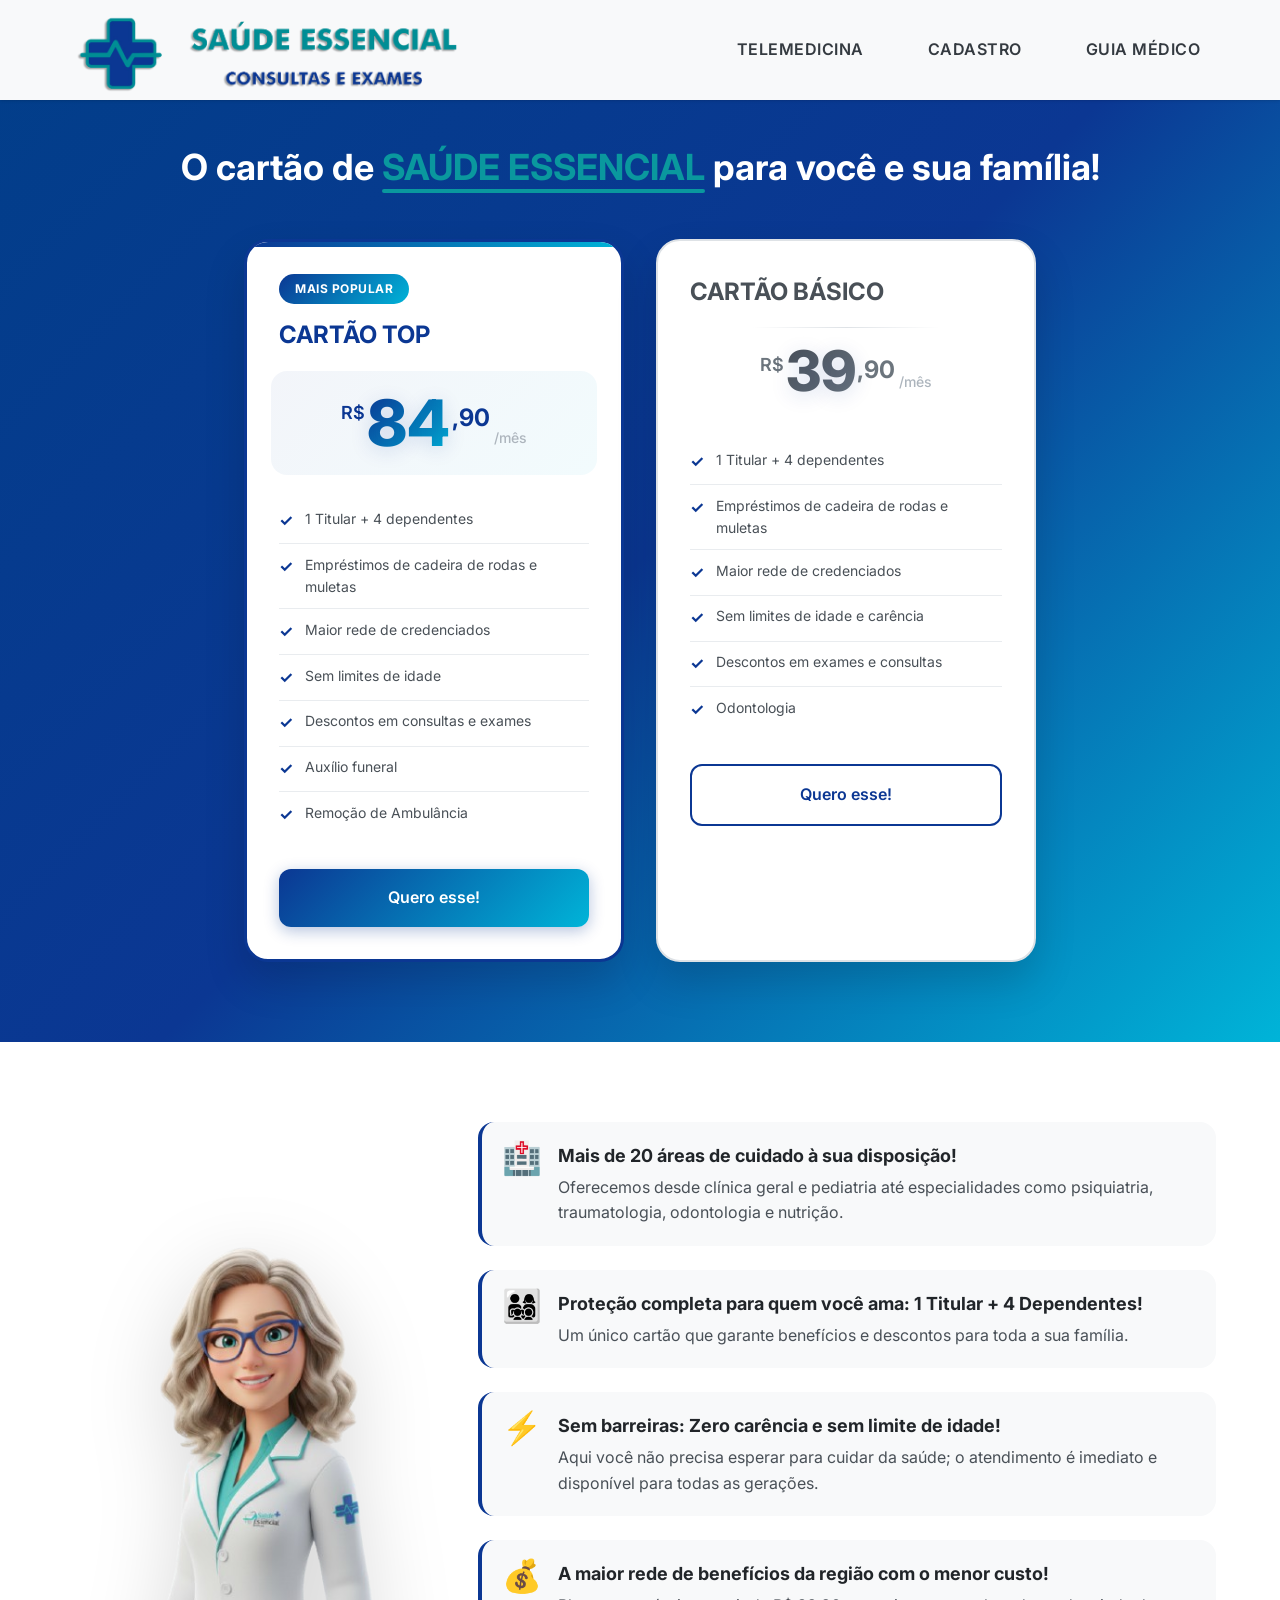
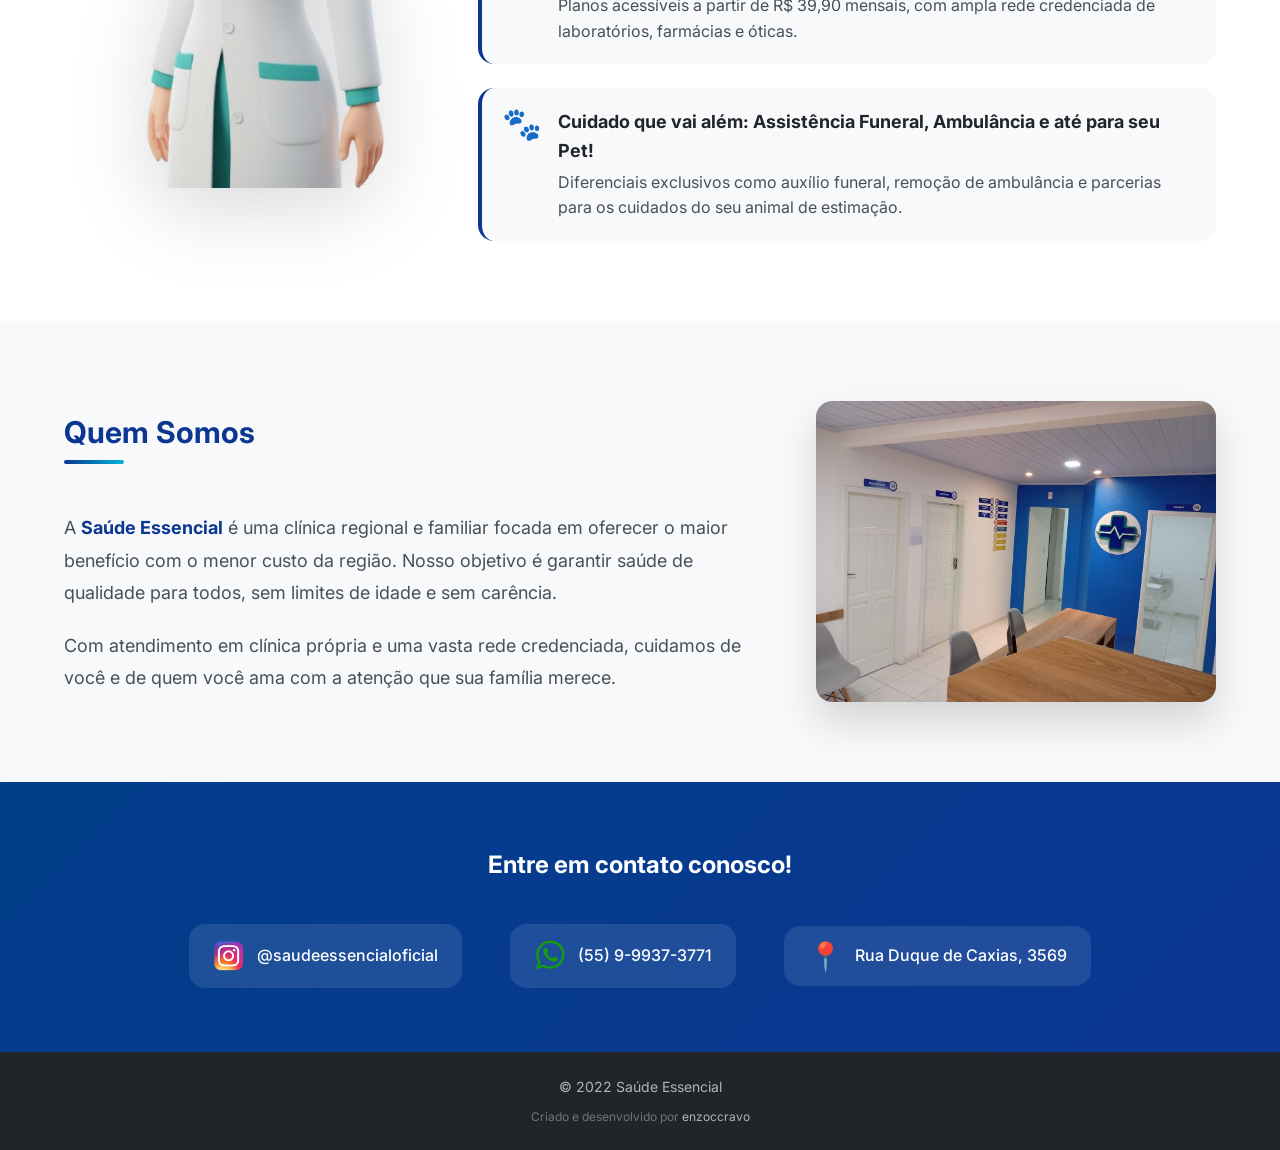
==== commit fb803557: "correção preço plano top" ====
--- a/index.html
+++ b/index.html
@@ -51,7 +51,7 @@
                             <h2 class="card-title">CARTÃO TOP</h2>
                             <div class="card-price">
                                 <span class="price-currency">R$</span>
-                                <span class="price-value">89</span>
+                                <span class="price-value">84</span>
                                 <span class="price-cents">,90</span>
                                 <span class="price-period">/mês</span>
                             </div>
@@ -241,4 +241,4 @@
     <script src="script.js"></script>
 </body>
 
-</html>+</html>
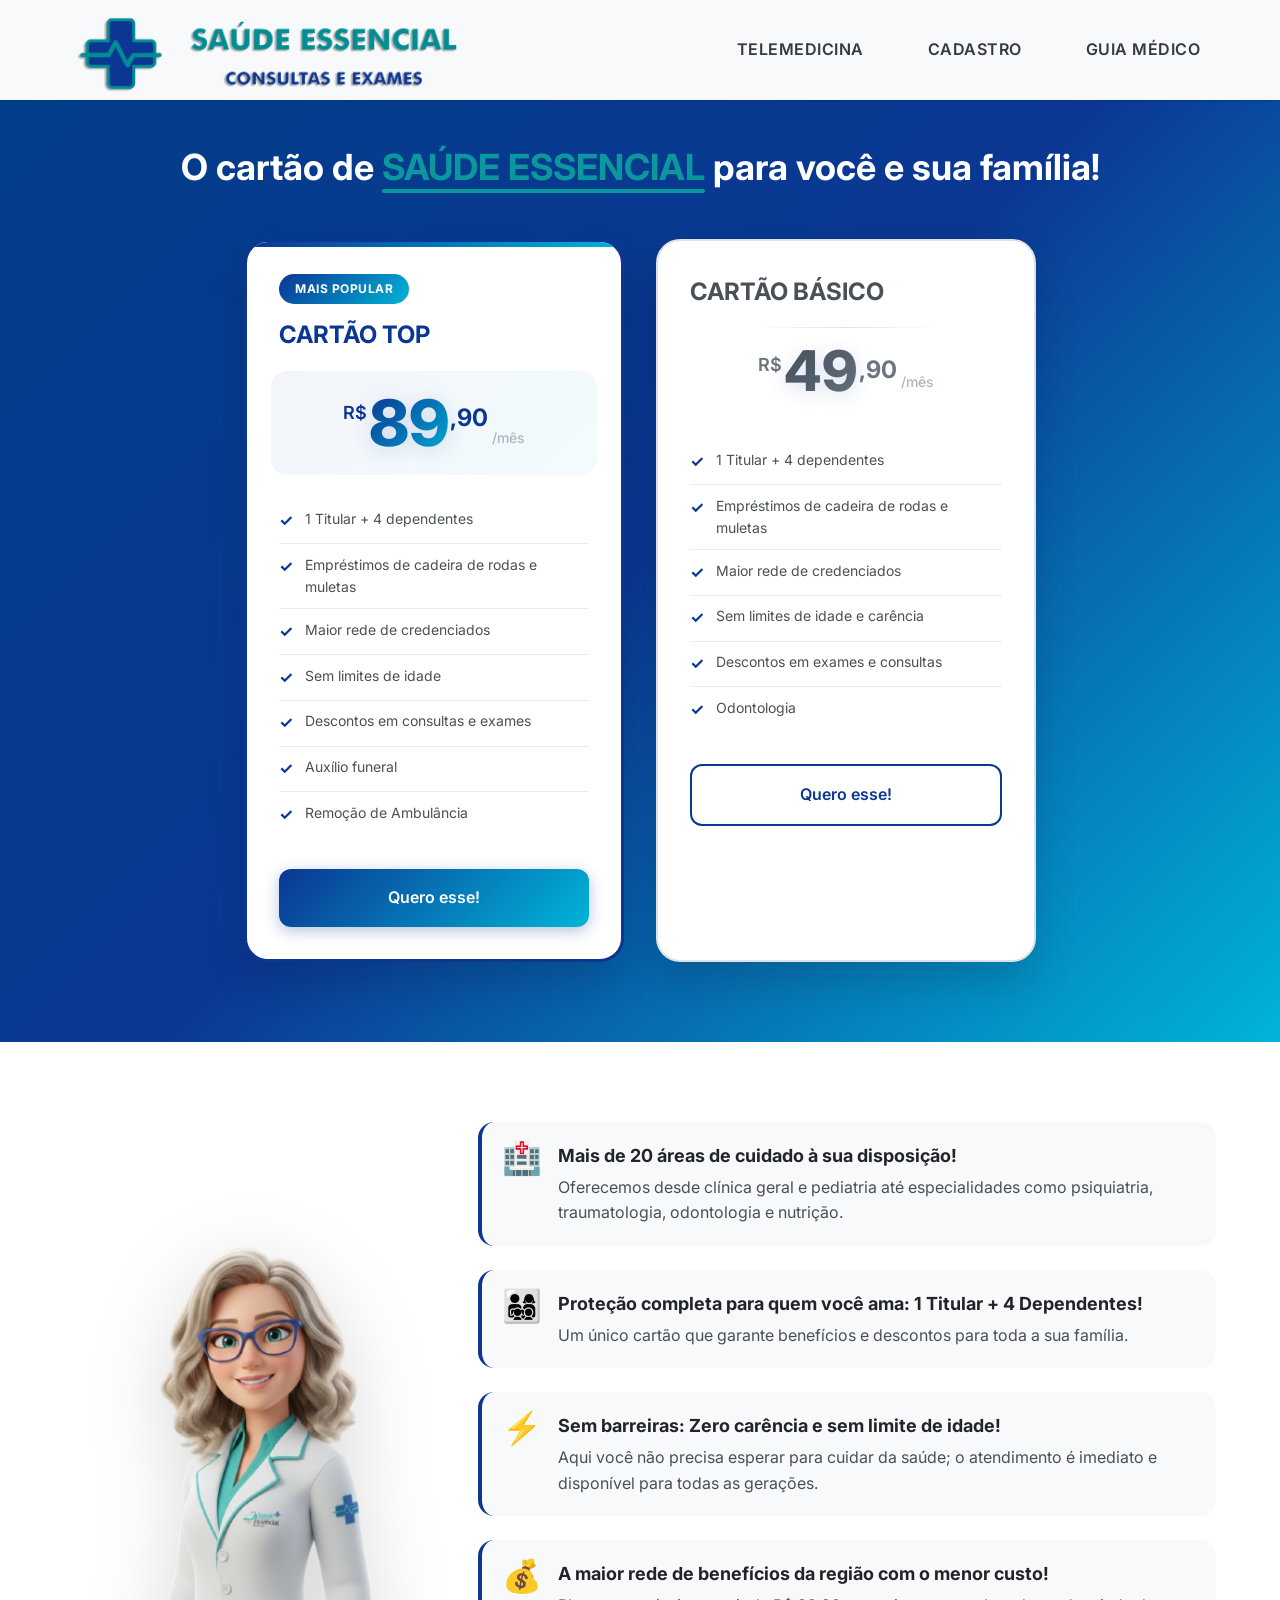
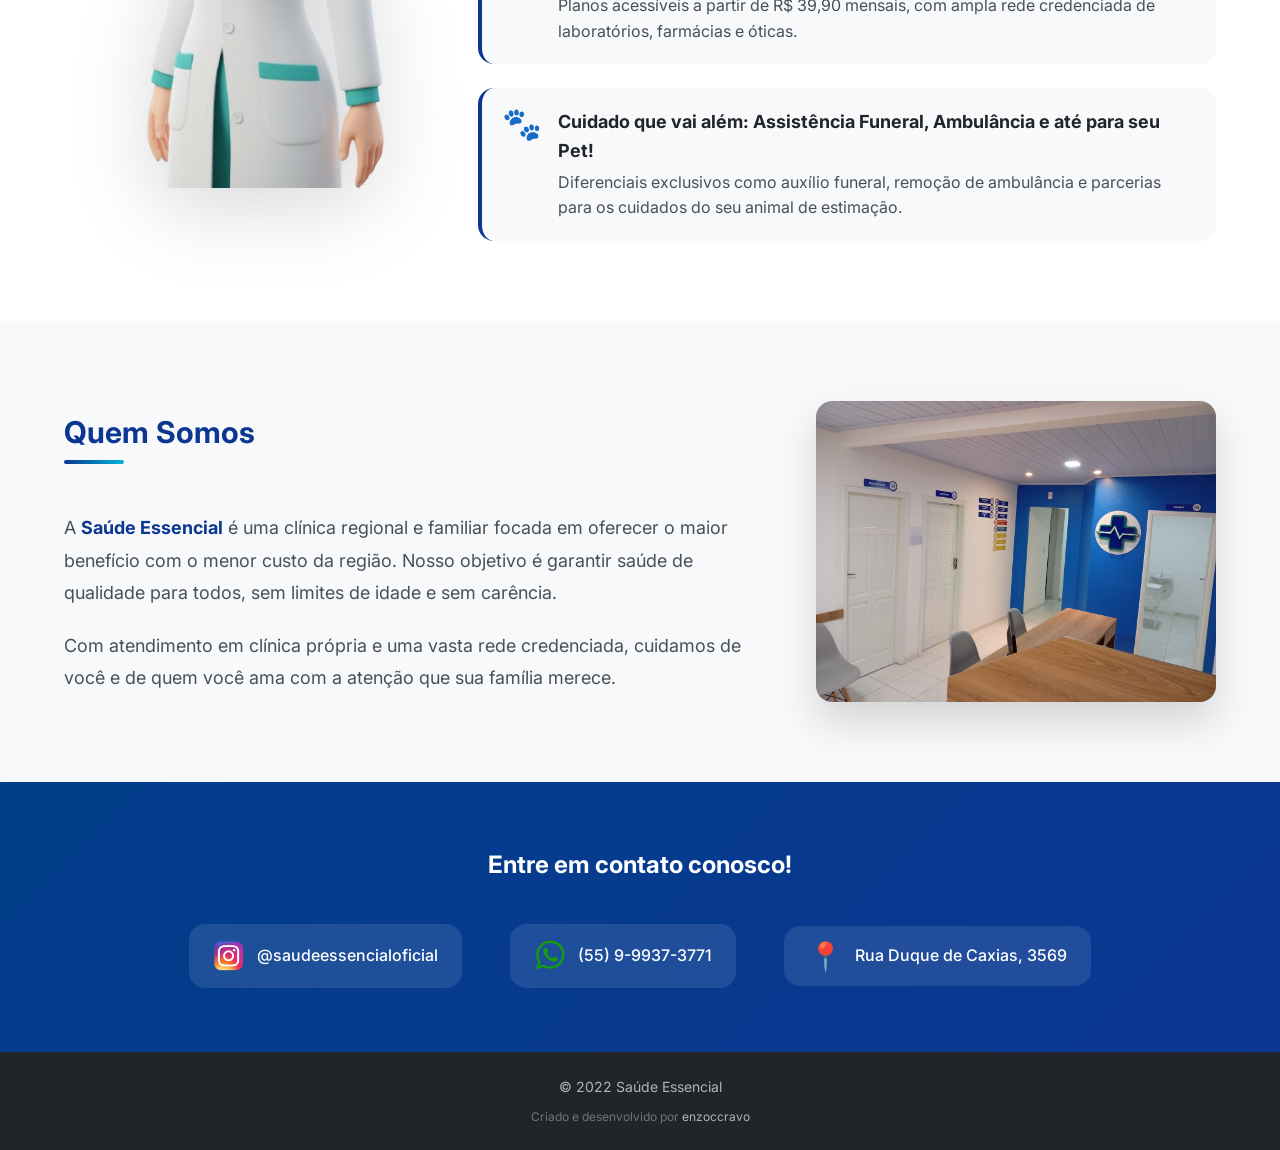
==== commit 57c8d6c7: "Update card prices in index.html" ====
--- a/index.html
+++ b/index.html
@@ -51,7 +51,7 @@
                             <h2 class="card-title">CARTÃO TOP</h2>
                             <div class="card-price">
                                 <span class="price-currency">R$</span>
-                                <span class="price-value">84</span>
+                                <span class="price-value">89</span>
                                 <span class="price-cents">,90</span>
                                 <span class="price-period">/mês</span>
                             </div>
@@ -95,7 +95,7 @@
                             <h2 class="card-title">CARTÃO BÁSICO</h2>
                             <div class="card-price">
                                 <span class="price-currency">R$</span>
-                                <span class="price-value">39</span>
+                                <span class="price-value">49</span>
                                 <span class="price-cents">,90</span>
                                 <span class="price-period">/mês</span>
                             </div>
